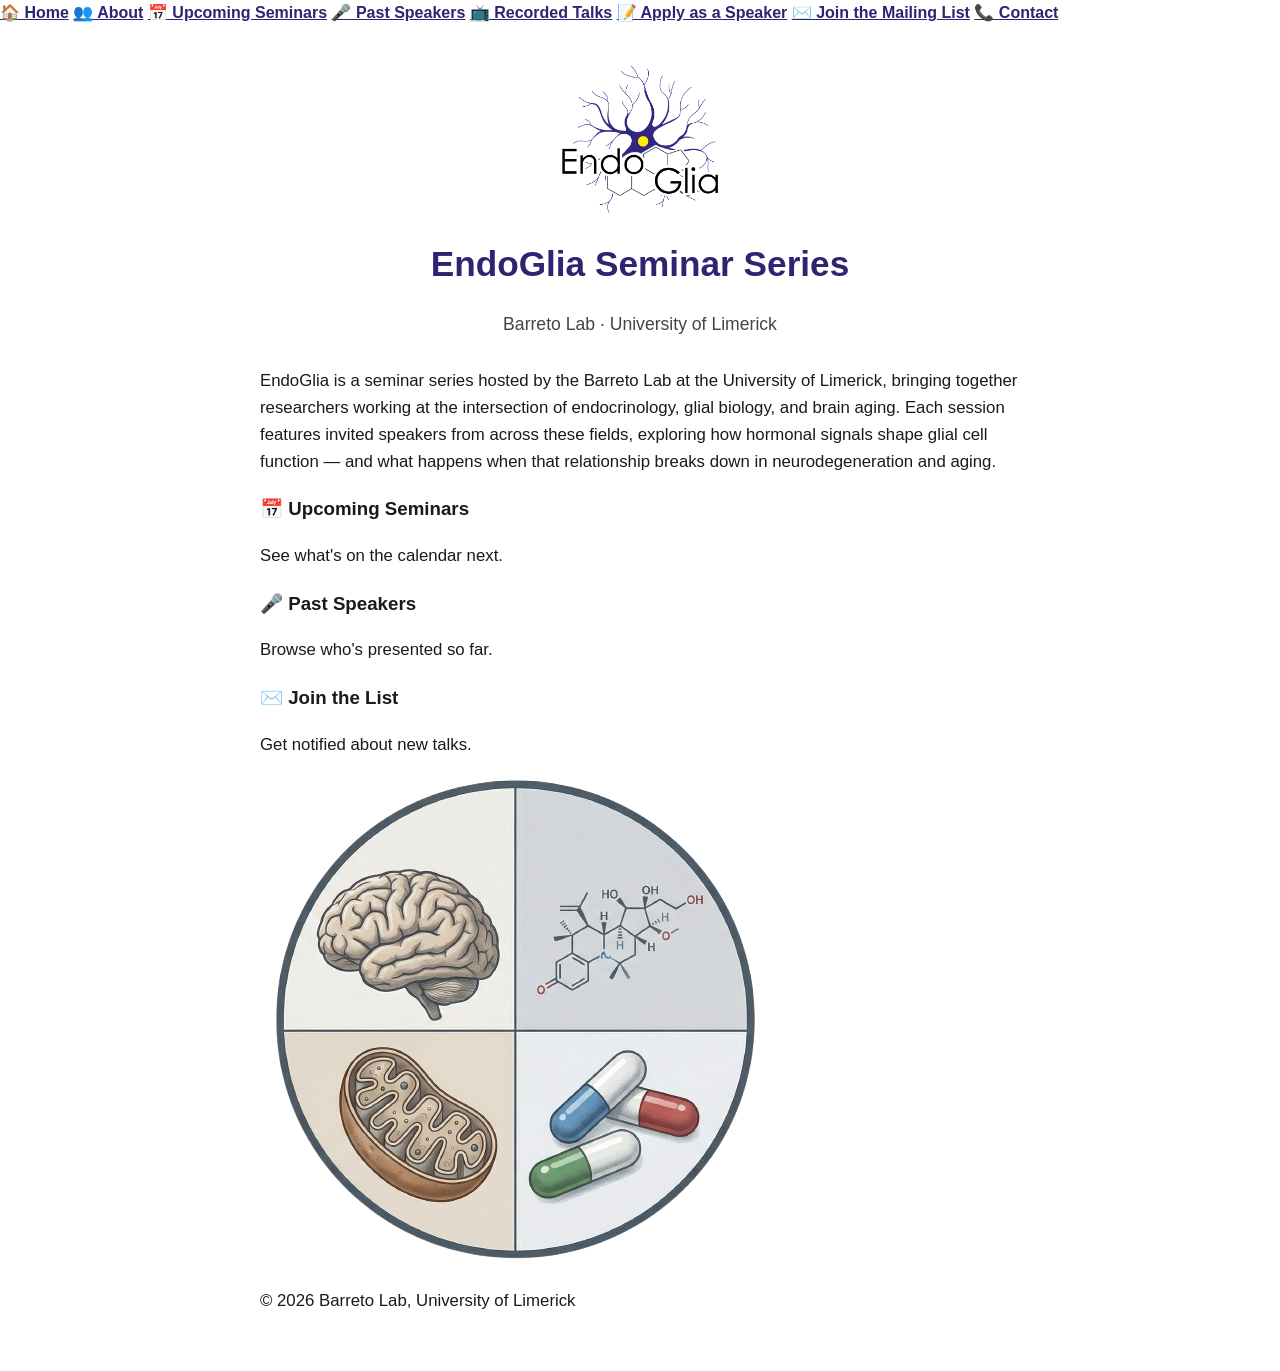
==== index.html @ 9571ad05 "Add navigation bar and update content in index.html" ====
<!DOCTYPE html>
<html lang="en">
<head>
  <meta charset="UTF-8">
  <meta name="viewport" content="width=device-width, initial-scale=1.0">
  <title>EndoGlia Seminar Series</title>
  <link rel="stylesheet" href="style.css">
</head>
<body>

  <nav class="navbar">
    <a href="index.html">🏠 Home</a>
    <a href="#">👥 About</a>
    <a href="#">📅 Upcoming Seminars</a>
    <a href="#">🎤 Past Speakers</a>
    <a href="#">📺 Recorded Talks</a>
    <a href="#">📝 Apply as a Speaker</a>
    <a href="#">✉️ Join the Mailing List</a>
    <a href="#">📞 Contact</a>
  </nav>

  <div class="wrap">
    <img src="logo.png" alt="EndoGlia logo" class="logo">
    <h1>EndoGlia Seminar Series</h1>
    <p class="subtitle">Barreto Lab · University of Limerick</p>

    <p>
      EndoGlia is a seminar series hosted by the Barreto Lab at the University of Limerick,
      bringing together researchers working at the intersection of endocrinology, glial biology,
      and brain aging. Each session features invited speakers from across these fields, exploring
      how hormonal signals shape glial cell function — and what happens when that relationship
      breaks down in neurodegeneration and aging.
    </p>

    <div class="divider"></div>

    <div class="card-row">
      <div class="card">
        <h3>📅 Upcoming Seminars</h3>
        <p>See what's on the calendar next.</p>
      </div>
      <div class="card">
        <h3>🎤 Past Speakers</h3>
        <p>Browse who's presented so far.</p>
      </div>
      <div class="card">
        <h3>✉️ Join the List</h3>
        <p>Get notified about new talks.</p>
      </div>
    </div>

    <footer class="site-footer">
      <img src="lablogo.png" alt="Barreto Lab logo" class="footer-logo">
      <p>© 2026 Barreto Lab, University of Limerick</p>
    </footer>

  </div>
</body>
</html>
---- style.css ----
body {
  margin: 0;
  font-family: 'Segoe UI', Helvetica, Arial, sans-serif;
  background: #ffffff;
  color: #1a1a1a;
  line-height: 1.6;
}

.wrap {
  max-width: 760px;
  margin: 0 auto;
  padding: 40px 24px;
}

.logo {
  max-width: 160px;
  display: block;
  margin: 0 auto 20px;
}

h1 {
  color: #2e2472;
  font-size: 2.2rem;
  text-align: center;
  margin-bottom: 6px;
}

.subtitle {
  text-align: center;
  color: #444;
  font-size: 1.1rem;
  margin-bottom: 30px;
}

p {
  font-size: 1.05rem;
}

a {
  color: #2e2472;
  font-weight: 600;
}
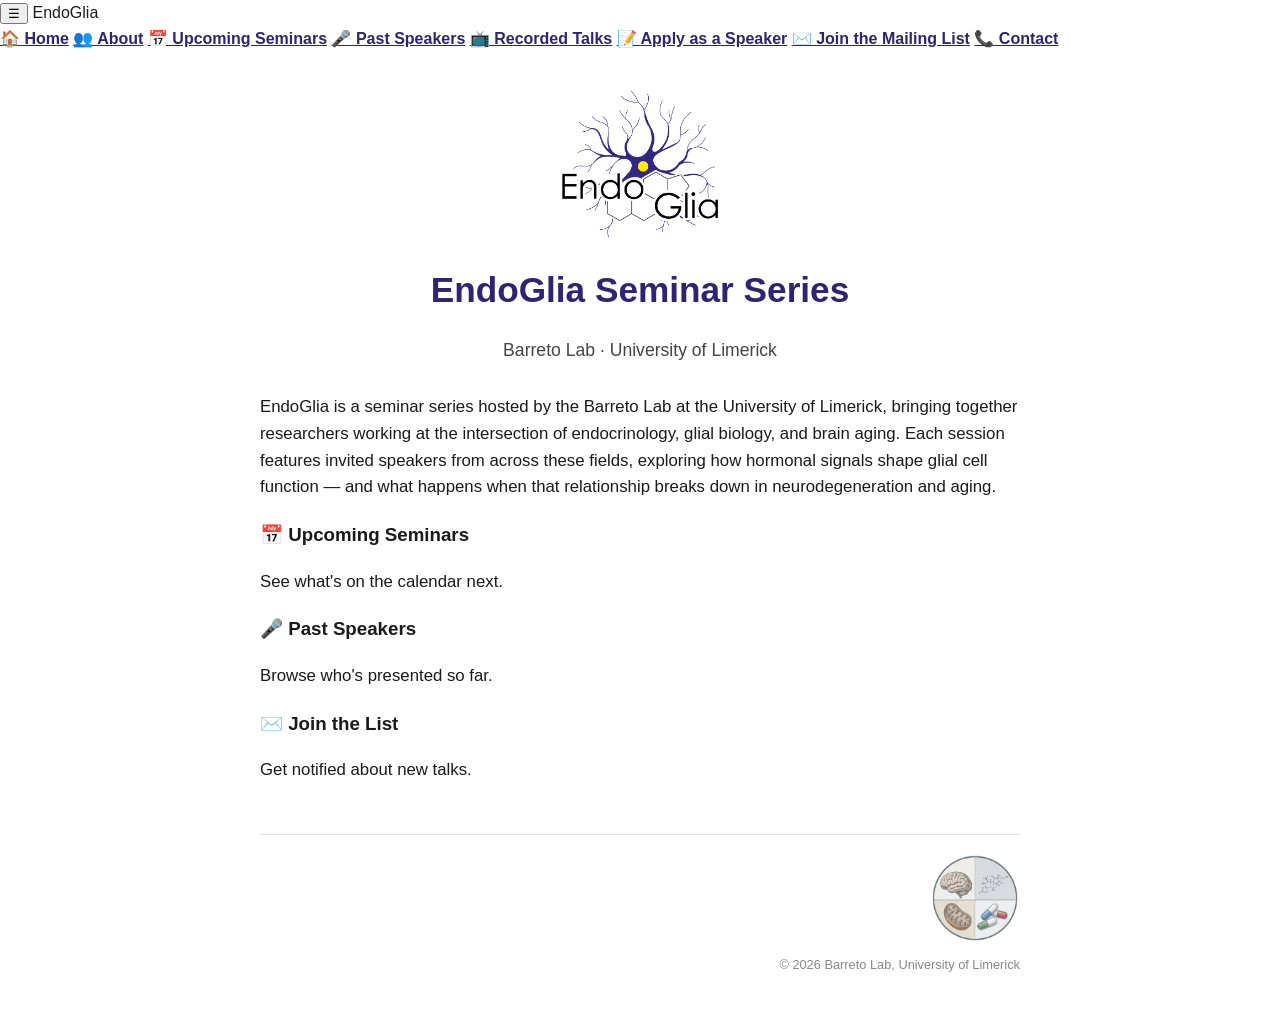
==== commit 041cbfd4: "Add topbar with menu button to index.html Added a topbar with a menu button and title." ====
--- a/index.html
+++ b/index.html
@@ -8,7 +8,12 @@
 </head>
 <body>
 
-  <nav class="navbar">
+<div class="topbar">
+    <button class="menu-btn" onclick="document.getElementById('menu').classList.toggle('open')">☰</button>
+    <span class="topbar-title">EndoGlia</span>
+  </div>
+
+  <nav class="navbar" id="menu">
     <a href="index.html">🏠 Home</a>
     <a href="#">👥 About</a>
     <a href="#">📅 Upcoming Seminars</a>
--- a/style.css
+++ b/style.css
@@ -40,3 +40,20 @@
   color: #2e2472;
   font-weight: 600;
 }
+.site-footer {
+  margin-top: 50px;
+  padding-top: 20px;
+  border-top: 1px solid #e0ddf2;
+  text-align: right;
+}
+
+.footer-logo {
+  max-width: 90px;
+  opacity: 0.85;
+}
+
+.site-footer p {
+  font-size: 0.8rem;
+  color: #888;
+  margin: 6px 0 0;
+}
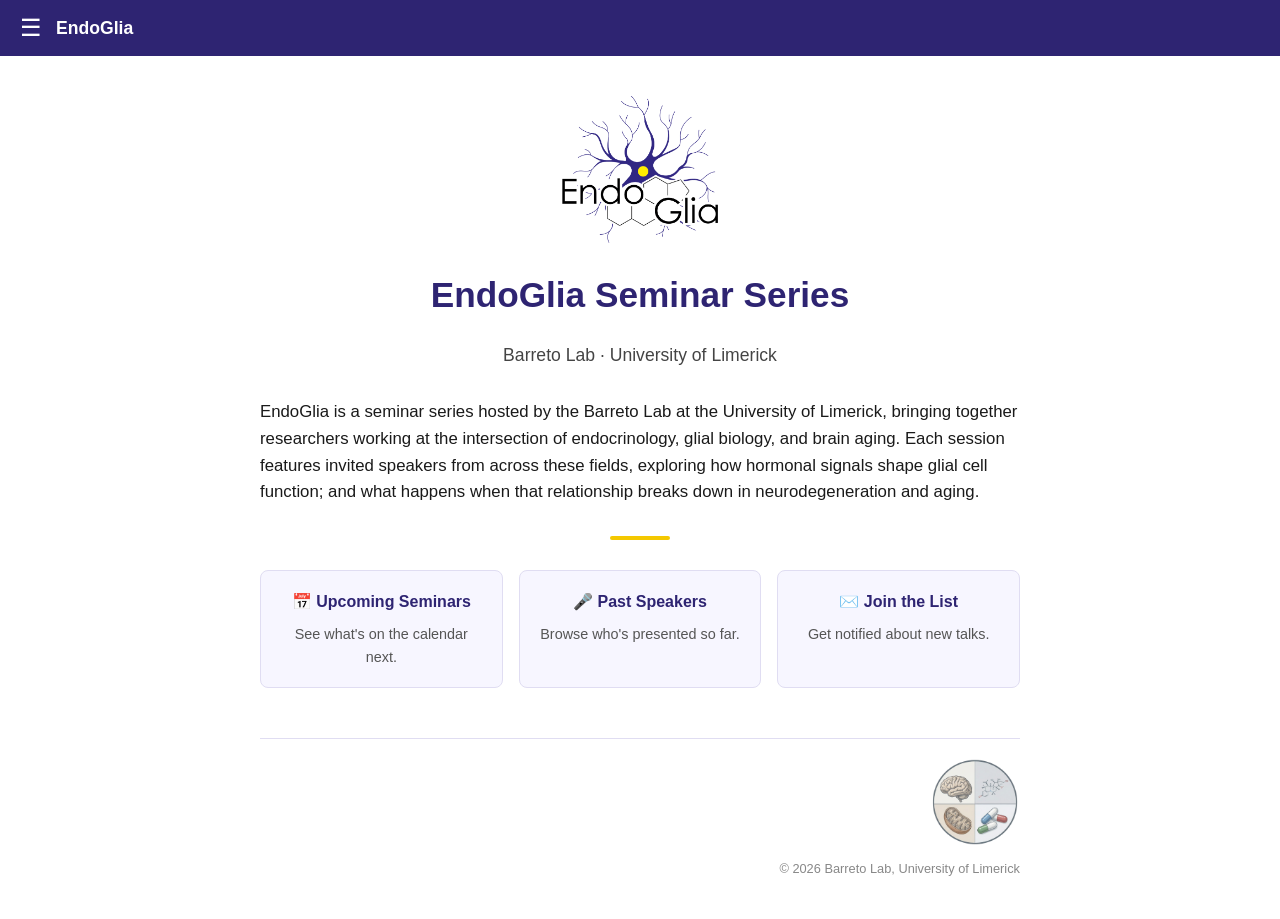
==== commit f18f0a6e: "Fix punctuation and formatting issues in index.html Corrected punctuation and formatting in index.ht" ====
--- a/index.html
+++ b/index.html
@@ -8,7 +8,7 @@
 </head>
 <body>
 
-<div class="topbar">
+  <div class="topbar">
     <button class="menu-btn" onclick="document.getElementById('menu').classList.toggle('open')">☰</button>
     <span class="topbar-title">EndoGlia</span>
   </div>
@@ -33,7 +33,7 @@
       EndoGlia is a seminar series hosted by the Barreto Lab at the University of Limerick,
       bringing together researchers working at the intersection of endocrinology, glial biology,
       and brain aging. Each session features invited speakers from across these fields, exploring
-      how hormonal signals shape glial cell function — and what happens when that relationship
+      how hormonal signals shape glial cell function; and what happens when that relationship
       breaks down in neurodegeneration and aging.
     </p>
 
--- a/style.css
+++ b/style.css
@@ -40,6 +40,100 @@
   color: #2e2472;
   font-weight: 600;
 }
+
+/* Top bar with hamburger menu */
+.topbar {
+  display: flex;
+  align-items: center;
+  gap: 14px;
+  background: #2e2472;
+  padding: 14px 20px;
+}
+
+.menu-btn {
+  background: none;
+  border: none;
+  color: #ffffff;
+  font-size: 1.5rem;
+  cursor: pointer;
+  padding: 0;
+  line-height: 1;
+}
+
+.topbar-title {
+  color: #ffffff;
+  font-weight: 700;
+  font-size: 1.1rem;
+}
+
+.navbar {
+  display: none;
+  flex-direction: column;
+  background: #241d5c;
+  padding: 10px 20px;
+}
+
+.navbar.open {
+  display: flex;
+}
+
+.navbar a {
+  color: #ffffff;
+  font-weight: 600;
+  font-size: 0.95rem;
+  padding: 10px 0;
+  border-bottom: 1px solid rgba(255,255,255,0.1);
+}
+
+.navbar a:hover {
+  color: #f4c800;
+}
+
+.navbar a:last-child {
+  border-bottom: none;
+}
+
+/* Divider */
+.divider {
+  height: 4px;
+  width: 60px;
+  background: #f4c800;
+  margin: 30px auto;
+  border-radius: 2px;
+}
+
+/* Preview cards */
+.card-row {
+  display: flex;
+  gap: 16px;
+  flex-wrap: wrap;
+  justify-content: center;
+  margin-top: 20px;
+}
+
+.card {
+  background: #f7f6ff;
+  border: 1px solid #e0ddf2;
+  border-radius: 8px;
+  padding: 18px;
+  flex: 1;
+  min-width: 180px;
+  text-align: center;
+}
+
+.card h3 {
+  margin: 0 0 8px;
+  color: #2e2472;
+  font-size: 1rem;
+}
+
+.card p {
+  margin: 0;
+  font-size: 0.9rem;
+  color: #555;
+}
+
+/* Footer */
 .site-footer {
   margin-top: 50px;
   padding-top: 20px;
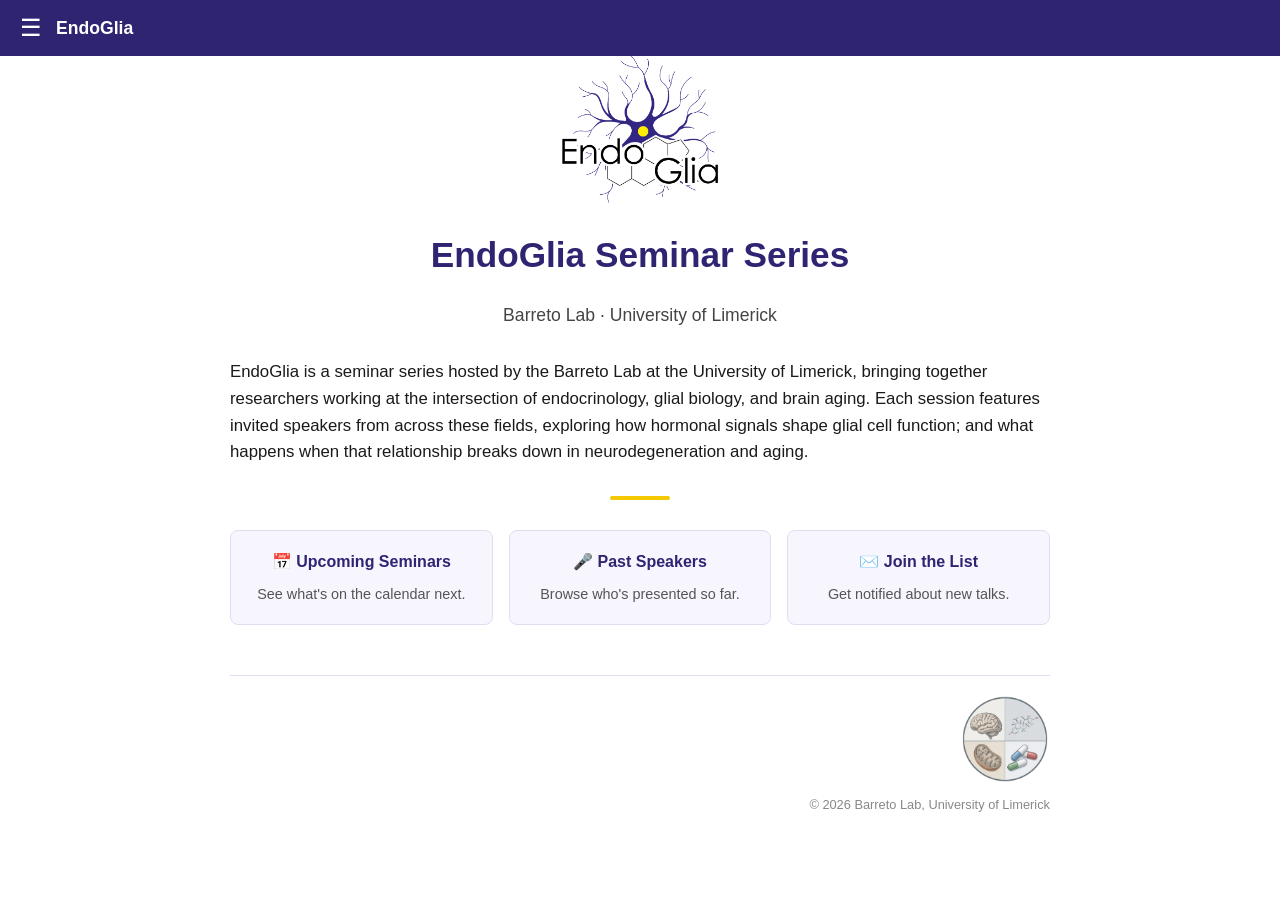
==== commit 212947a3: "Update link for 'Apply as a Speaker' section" ====
--- a/index.html
+++ b/index.html
@@ -15,11 +15,11 @@
 
   <nav class="navbar" id="menu">
     <a href="index.html">🏠 Home</a>
-    <a href="#">👥 About</a>
+    <a href="about.html">👥 About</a>
     <a href="#">📅 Upcoming Seminars</a>
     <a href="#">🎤 Past Speakers</a>
     <a href="#">📺 Recorded Talks</a>
-    <a href="#">📝 Apply as a Speaker</a>
+    <a href="apply-speaker.html">📝 Apply as a Speaker</a>
     <a href="#">✉️ Join the Mailing List</a>
     <a href="#">📞 Contact</a>
   </nav>
--- a/style.css
+++ b/style.css
@@ -7,9 +7,9 @@
 }
 
 .wrap {
-  max-width: 760px;
+  max-width: 820px;
   margin: 0 auto;
-  padding: 40px 24px;
+  padding: 0 24px;
 }
 
 .logo {
@@ -151,3 +151,59 @@
   color: #888;
   margin: 6px 0 0;
 }
+h2 {
+  color: #2e2472;
+  font-size: 1.4rem;
+  margin-top: 30px;
+}
+.profile-card {
+  background: #f7f6ff;
+  border: 1px solid #e0ddf2;
+  border-radius: 8px;
+  padding: 24px;
+  text-align: left;
+  margin: 30px 0;
+}
+}
+
+.profile-card h3 {
+  margin: 0 0 4px;
+  color: #2e2472;
+  font-size: 1.15rem;
+}
+
+.profile-card .role {
+  margin: 0 0 14px;
+  color: #f4c800;
+  background: #2e2472;
+  display: inline-block;
+  padding: 2px 10px;
+  border-radius: 4px;
+  font-size: 0.8rem;
+  font-weight: 600;
+}
+
+.profile-card p {
+  font-size: 0.95rem;
+  color: #333;
+}
+
+.profile-card a {
+  font-size: 0.9rem;
+  font-weight: 600;
+}
+.page-title {
+  display: flex;
+  align-items: center;
+  gap: 12px;
+}
+
+.title-logo {
+  height: 2.2rem;
+  width: auto;
+}
+.navbar a.active {
+  color: #f4c800;
+  border-bottom: 2px solid #f4c800;
+  padding-bottom: 4px;
+}
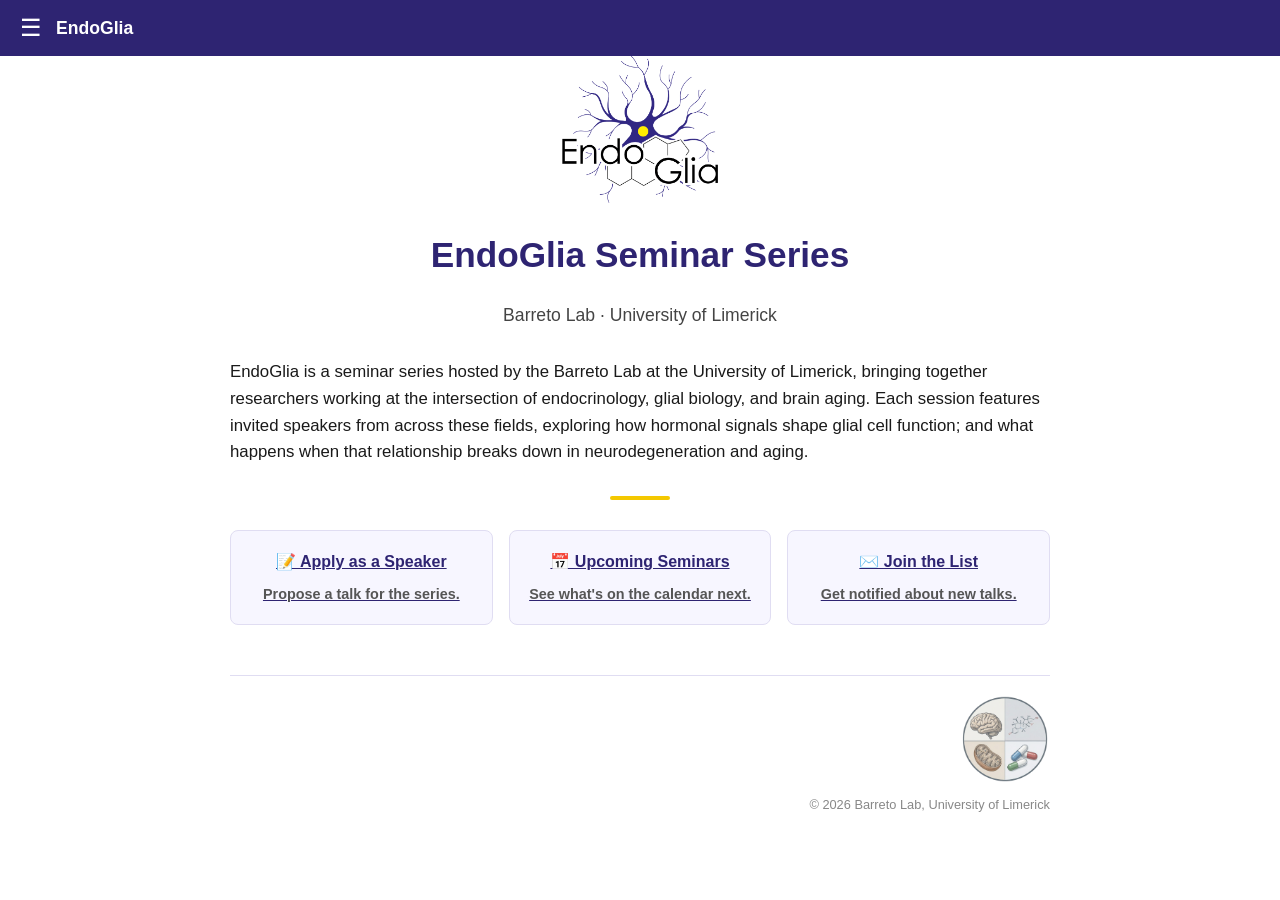
==== commit 2e7adf4a: "Update card layout and add speaker application link Reorganized card layout and added links for spea" ====
--- a/index.html
+++ b/index.html
@@ -16,12 +16,11 @@
   <nav class="navbar" id="menu">
     <a href="index.html">🏠 Home</a>
     <a href="about.html">👥 About</a>
-    <a href="#">📅 Upcoming Seminars</a>
-    <a href="#">🎤 Past Speakers</a>
-    <a href="#">📺 Recorded Talks</a>
+    <a href="upcoming-seminars.html">📅 Upcoming Seminars</a>
+    <a href="past-speakers.html">🎤 Past Speakers</a>
+    <a href="recorded-talks.html">📺 Recorded Talks</a>
     <a href="apply-speaker.html">📝 Apply as a Speaker</a>
-    <a href="#">✉️ Join the Mailing List</a>
-    <a href="#">📞 Contact</a>
+    <a href="contact.html">📞 Get in Touch</a>
   </nav>
 
   <div class="wrap">
@@ -39,19 +38,19 @@
 
     <div class="divider"></div>
 
-    <div class="card-row">
-      <div class="card">
+<div class="card-row">
+      <a href="apply-speaker.html" class="card">
+        <h3>📝 Apply as a Speaker</h3>
+        <p>Propose a talk for the series.</p>
+      </a>
+      <a href="upcoming-seminars.html" class="card">
         <h3>📅 Upcoming Seminars</h3>
         <p>See what's on the calendar next.</p>
-      </div>
-      <div class="card">
-        <h3>🎤 Past Speakers</h3>
-        <p>Browse who's presented so far.</p>
-      </div>
-      <div class="card">
+      </a>
+      <a href="contact.html" class="card">
         <h3>✉️ Join the List</h3>
         <p>Get notified about new talks.</p>
-      </div>
+      </a>
     </div>
 
     <footer class="site-footer">
--- a/style.css
+++ b/style.css
@@ -207,3 +207,50 @@
   border-bottom: 2px solid #f4c800;
   padding-bottom: 4px;
 }
+.coming-soon {
+  text-align: center;
+  padding: 60px 20px;
+}
+
+.coming-soon img {
+  max-width: 420px;
+  width: 100%;
+  height: auto;
+  margin-bottom: 20px;
+}
+
+.coming-soon .icon {
+  font-size: 4rem;
+  display: block;
+  margin-bottom: 16px;
+}
+
+.coming-soon h2 {
+  margin-top: 0;
+}
+
+.coming-soon p {
+  color: #555;
+  max-width: 480px;
+  margin: 10px auto 0;
+}
+.contact-info {
+  text-align: center;
+  margin: 20px 0;
+}
+
+.contact-info p {
+  font-size: 1.05rem;
+  margin: 10px 0;
+}
+
+.mailing-list-form {
+  max-width: 640px;
+  margin: 20px auto 0;
+  text-align: center;
+}
+
+.mailing-list-form iframe {
+  max-width: 100%;
+  border: none;
+}
